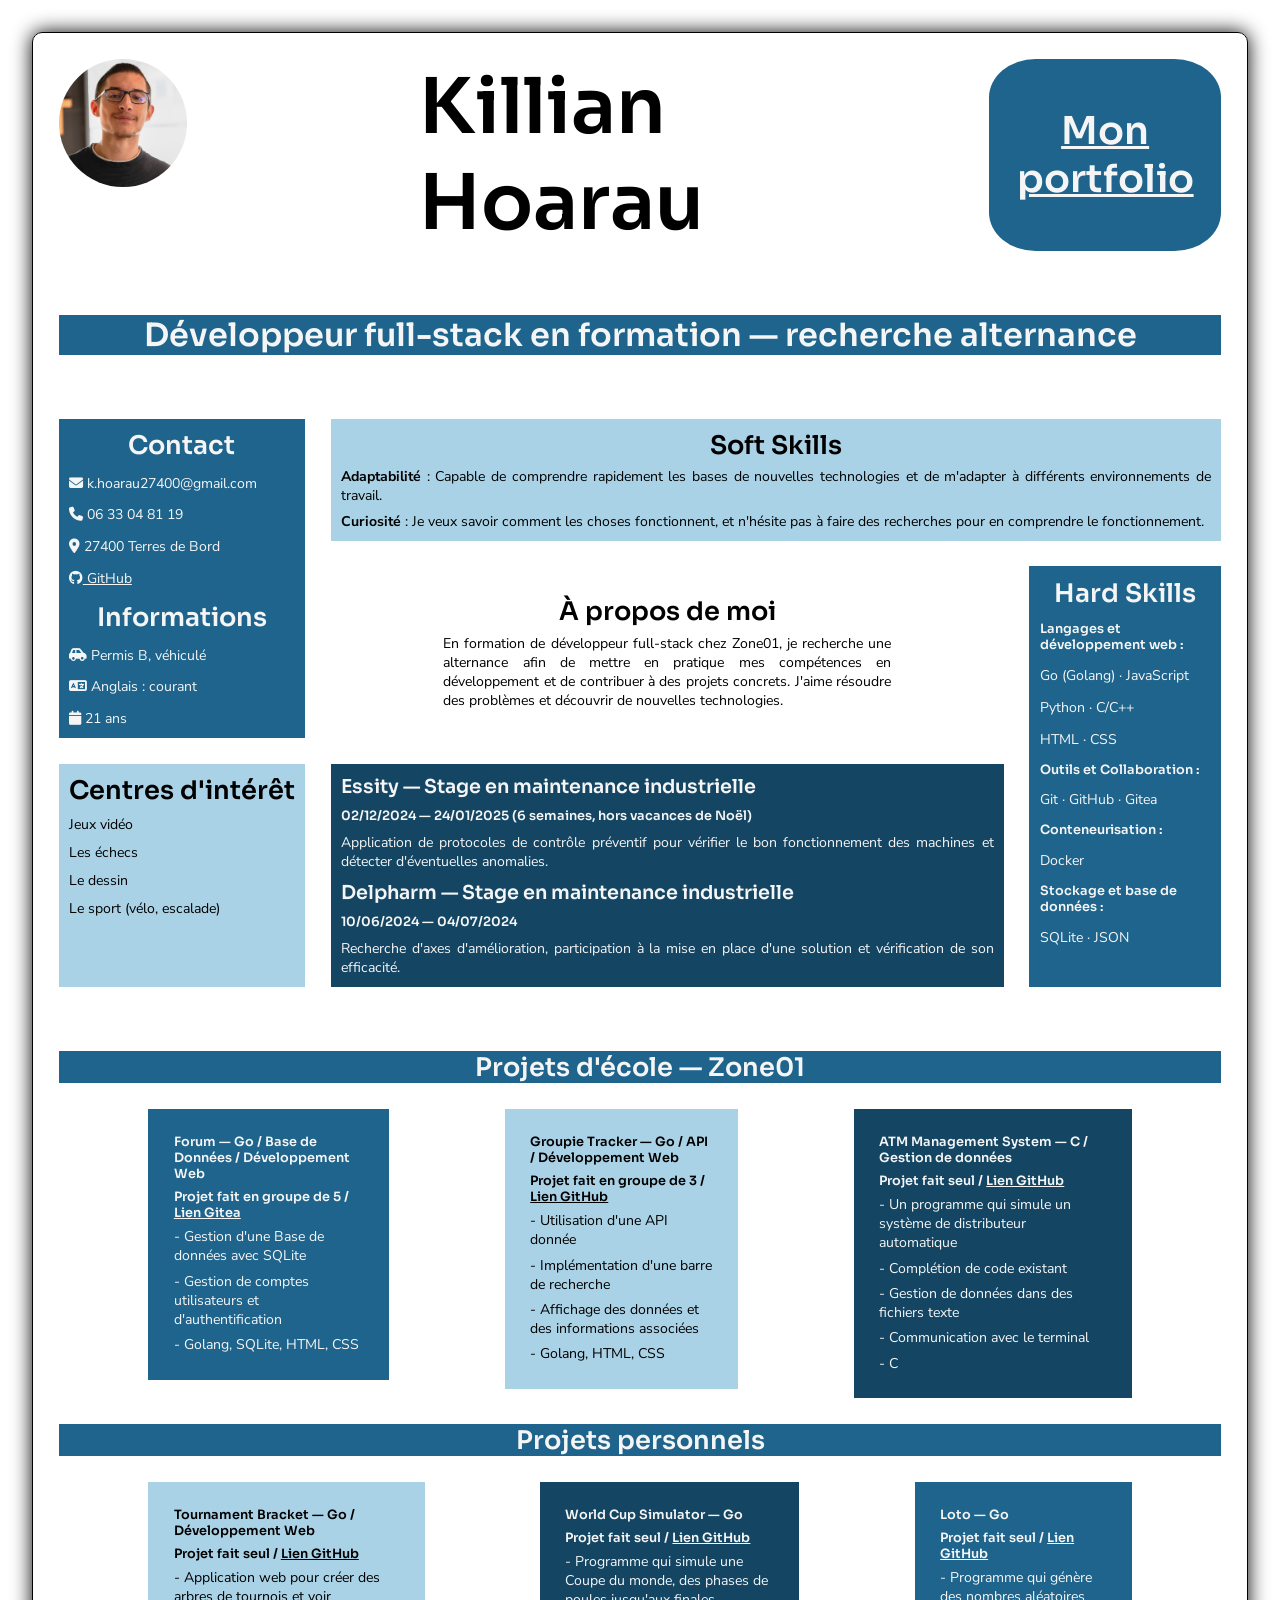
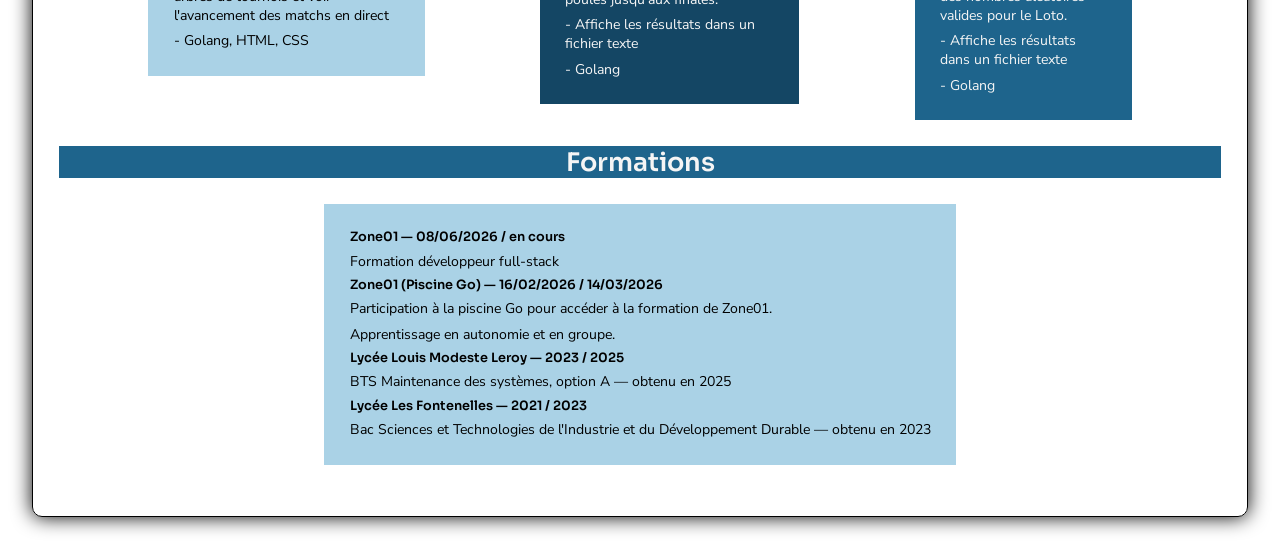
==== index.html @ 0265ed54 "rename index" ====
<!DOCTYPE html>
<html lang="fr">

<head>
    <meta charset="UTF-8">
    <meta name="viewport" content="width=device-width, initial-scale=1.0">
    <link rel="stylesheet" href="css/style.css">
    <link rel="stylesheet" href="css/head.css">
    <link rel="stylesheet" href="css/column1.css">
    <link rel="stylesheet" href="css/column2.css">
    <link rel="stylesheet" href="css/column3.css">
    <link rel="stylesheet" href="css/part1.css">
    <link rel="stylesheet" href="css/part2.css">

    <!-- First font combo -->
    <link rel="preconnect" href="https://fonts.googleapis.com">
    <link rel="preconnect" href="https://fonts.gstatic.com" crossorigin>
    <link href="https://fonts.googleapis.com/css2?family=Nunito+Sans:opsz@6..12&family=Sora:wght@600&display=swap"
        rel="stylesheet">

    <!-- Font awesome -->
    <link rel="stylesheet" href="https://cdnjs.cloudflare.com/ajax/libs/font-awesome/6.7.2/css/all.min.css">

    <title>Mon CV</title>
</head>

<body>
    <div class="page">

        <div class="head">
            <img class="picture" src="images/Photo_CV.jpg" alt="Portrait de Killian Hoarau">
            <h1 class="name">Killian Hoarau</h1>
            <div class="portfolio">
                <a id="link-portfolio" href="https://google.com" target="_blank" rel="noopener noreferrer">
                    Mon portfolio
                </a>
            </div>
        </div>

        <div class="post">Développeur full-stack en formation — recherche alternance</div>

        <div class="part1">

            <div class="contact">
                <h2 class="subtitle">Contact</h2>
                <p>
                    <i class="fa-solid fa-envelope"></i>
                    k.hoarau27400@gmail.com
                </p>

                <p>
                    <i class="fa-solid fa-phone"></i>
                    06 33 04 81 19
                </p>

                <p>
                    <i class="fa-solid fa-location-dot"></i>
                    27400 Terres de Bord
                </p>

                <a id="github" href="https://github.com/KillianH-coder" target="_blank" rel="noopener noreferrer">
                    <i class="fa-brands fa-github"></i>
                    GitHub
                </a>

                <h2 class="subtitle">Informations</h2>
                <p>
                    <i class="fa-solid fa-car-side"></i>
                    Permis B, véhiculé
                </p>

                <p>
                    <i class="fa-solid fa-language"></i>
                    Anglais : courant
                </p>

                <p>
                    <i class="fa-solid fa-calendar"></i>
                    21 ans
                </p>
            </div>

            <div class="hobbies">
                <h2 class="subtitle">Centres d'intérêt</h2>
                <p>Jeux vidéo</p>
                <p>Les échecs</p>
                <p>Le dessin</p>
                <p>Le sport (vélo, escalade)</p>
            </div>

            <div class="soft-skills">
                <h2 class="subtitle">Soft Skills</h2>
                <p>
                    <strong>Adaptabilité</strong> : Capable de comprendre rapidement les bases de nouvelles
                    technologies et de m'adapter à différents environnements de travail.
                </p>
                <p>
                    <strong>Curiosité</strong> : Je veux savoir comment les choses fonctionnent, et n'hésite pas
                    à faire des recherches pour en comprendre le fonctionnement.
                </p>
            </div>

            <div class="intro">
                <h2 class="subtitle">À propos de moi</h2>
                <p>
                    En formation de développeur full-stack chez Zone01,
                    je recherche une alternance afin de mettre en pratique mes compétences en développement
                    et de contribuer à des projets concrets. J'aime résoudre des problèmes et découvrir
                    de nouvelles technologies.
                </p>
            </div>

            <div class="experiences">
                <h2 class="exp-title">Essity — Stage en maintenance industrielle</h2>
                <h3 class="sub-subtitle">02/12/2024 — 24/01/2025 (6 semaines, hors vacances de Noël)</h3>
                <p>
                    Application de protocoles de contrôle préventif pour vérifier le bon
                    fonctionnement des machines et détecter d'éventuelles anomalies.
                </p>
                <h2 class="exp-title">Delpharm — Stage en maintenance industrielle</h2>
                <h3 class="sub-subtitle">10/06/2024 — 04/07/2024</h3>
                <p>
                    Recherche d'axes d'amélioration, participation à la mise en place
                    d'une solution et vérification de son efficacité.
                </p>
            </div>

            <div class="hard-skills">
                <h2 class="subtitle">Hard Skills</h2>
                <h3 class="sub-subtitle">Langages et développement web :</h3>
                <p>Go (Golang) · JavaScript</p>
                <p>Python · C/C++</p>
                <p>HTML · CSS</p>

                <h3 class="sub-subtitle">Outils et Collaboration :</h3>
                <p>Git · GitHub · Gitea</p>

                <h3 class="sub-subtitle">Conteneurisation :</h3>
                <p>Docker</p>

                <h3 class="sub-subtitle">Stockage et base de données :</h3>
                <p>SQLite · JSON</p>
            </div>

        </div>

        <div class="part2">

            <h2 class="project-title">Projets d'école — Zone01</h2>

            <div class="projects">
                <div id="forum" class="project">
                    <h3 class="sub-subtitle">Forum — Go / Base de Données / Développement Web</h3>
                    <h3 class="sub-subtitle">
                        Projet fait en groupe de 5 /
                        <a class="white-link" href="https://zone01normandie.org/git/nlevasse/forum" target="_blank"
                            rel="noopener noreferrer">
                            Lien Gitea
                        </a>
                    </h3>
                    <p>- Gestion d'une Base de données avec SQLite</p>
                    <p>- Gestion de comptes utilisateurs et d'authentification</p>
                    <p>- Golang, SQLite, HTML, CSS</p>
                </div>

                <div id="groupie" class="project">
                    <h3 class="sub-subtitle">Groupie Tracker — Go / API / Développement Web</h3>
                    <h3 class="sub-subtitle">
                        Projet fait en groupe de 3 /
                        <a class="black-link" href="https://github.com/KillianH-coder/groupie-tracker-search-bar"
                            target="_blank" rel="noopener noreferrer">
                            Lien GitHub
                        </a>
                    </h3>
                    <p>- Utilisation d'une API donnée</p>
                    <p>- Implémentation d'une barre de recherche</p>
                    <p>- Affichage des données et des informations associées</p>
                    <p>- Golang, HTML, CSS</p>
                </div>

                <div id="atm" class="project">
                    <h3 class="sub-subtitle">ATM Management System — C / Gestion de données</h3>
                    <h3 class="sub-subtitle">
                        Projet fait seul /
                        <a class="white-link" href="https://github.com/KillianH-coder/atm-management-system"
                            target="_blank" rel="noopener noreferrer">
                            Lien GitHub
                        </a>
                    </h3>
                    <p>- Un programme qui simule un système de distributeur automatique</p>
                    <p>- Complétion de code existant</p>
                    <p>- Gestion de données dans des fichiers texte</p>
                    <p>- Communication avec le terminal</p>
                    <p>- C</p>
                </div>

            </div>

            <h2 class="project-title">Projets personnels</h2>

            <div class="projects">
                <div id="tournament" class="project">
                    <h3 class="sub-subtitle">Tournament Bracket — Go / Développement Web</h3>
                    <h3 class="sub-subtitle">
                        Projet fait seul /
                        <a class="black-link" href="https://github.com/KillianH-coder/tournament-bracket-generator"
                            target="_blank" rel="noopener noreferrer">
                            Lien GitHub
                        </a>
                    </h3>
                    <p>
                        - Application web pour créer des arbres de tournois
                        et voir l'avancement des matchs en direct
                    </p>
                    <p>- Golang, HTML, CSS</p>
                </div>

                <div id="world-cup" class="project">
                    <h3 class="sub-subtitle">World Cup Simulator — Go</h3>
                    <h3 class="sub-subtitle">
                        Projet fait seul /
                        <a class="white-link" href="https://github.com/KillianH-coder/world-cup" target="_blank"
                            rel="noopener noreferrer">
                            Lien GitHub
                        </a>
                    </h3>
                    <p>- Programme qui simule une Coupe du monde, des phases de poules
                        jusqu'aux finales.
                    </p>
                    <p>- Affiche les résultats dans un fichier texte</p>
                    <p>- Golang</p>
                </div>

                <div id="loto" class="project">
                    <h3 class="sub-subtitle">Loto — Go</h3>
                    <h3 class="sub-subtitle">
                        Projet fait seul /
                        <a class="white-link" href="https://github.com/KillianH-coder/loto" target="_blank"
                            rel="noopener noreferrer">
                            Lien GitHub
                        </a>
                    </h3>
                    <p>- Programme qui génère des nombres aléatoires
                        valides pour le Loto.
                    </p>
                    <p>- Affiche les résultats dans un fichier texte</p>
                    <p>- Golang</p>
                </div>
            </div>

            <h2 class="project-title">Formations</h2>

            <div class="projects">
                <div id="formations" class="project">
                    <h3 class="sub-subtitle">Zone01 — 08/06/2026 / en cours</h3>
                    <p>Formation développeur full-stack</p>

                    <h3 class="sub-subtitle">Zone01 (Piscine Go) — 16/02/2026 / 14/03/2026</h3>
                    <p>Participation à la piscine Go pour accéder à la formation de Zone01.</p>
                    <p>Apprentissage en autonomie et en groupe.</p>

                    <h3 class="sub-subtitle">Lycée Louis Modeste Leroy — 2023 / 2025</h3>
                    <p>BTS Maintenance des systèmes, option A — obtenu en 2025</p>

                    <h3 class="sub-subtitle">Lycée Les Fontenelles — 2021 / 2023</h3>
                    <p>Bac Sciences et Technologies de l'Industrie et du Développement Durable — obtenu en 2023</p>
                </div>
            </div>

        </div>

    </div>
</body>

</html>
---- css/style.css ----
* {
    margin: 0;
    box-sizing: border-box;
}

:root {
    --lightblue: rgb(170, 210, 230);
    --darkblue: rgb(20, 70, 100);
    --blue: rgb(30, 100, 140);
    /* --orange: rgb(240, 160, 80); */
}

.page {
    display: flex;
    flex-direction: column;
    margin: 2.5vw;
    padding: 2vw;
    gap: 5vw;
    border: 1px solid black;
    border-radius: 10px;
    box-shadow: 0 0 20px black;
}

p {
    font-size: 1.1vw;
    font-family: "Nunito Sans", sans-serif;
    font-optical-sizing: auto;
    font-weight: 400;
    font-style: normal;
    font-variation-settings:
        "wdth" 100,
        "YTLC" 500;
}
---- css/head.css ----
.head {
    display: grid;
    grid-template-columns: 20% 1fr 20%;
    justify-content: space-between;
    width: 100%;
    gap: 10vw;
}

.picture {
    grid-column: 1;
    display: flex;
    height: 10vw;
    width: 10vw;
    border-radius: 50%;
    object-fit: cover;
}

.name {
    grid-column: 2;
    display: flex;
    width: fit-content;
    font-size: 6vw;
    font-family: "Sora", sans-serif;
    font-optical-sizing: auto;
    font-weight: 600;
    font-style: normal;
}

.portfolio {
    grid-column: 3;
    display: flex;
    justify-content: center;
    align-items: center;
    text-align: center;
    height: 100%;
    width: 100%;
    border-radius: 20%;
    color: whitesmoke;
    background-color: var(--blue);
    font-size: 3vw;
    font-family: "Sora", sans-serif;
    font-optical-sizing: auto;
    font-weight: 600;
    font-style: normal;
}

#link-portfolio {
    color: whitesmoke;
}

#link-portfolio:hover {
    color: rgb(20, 20, 255);
}

.post {
    display: flex;
    justify-content: center;
    color: whitesmoke;
    background-color: var(--blue);
    font-size: 2.5vw;
    font-family: "Sora", sans-serif;
    font-optical-sizing: auto;
    font-weight: 600;
    font-style: normal;
}
---- css/part1.css ----
.part1 {
    display: grid;
    grid-template-columns: auto 1fr auto;
    grid-template-rows: auto 1fr;
    gap: 2vw;
}

.subtitle {
    display: flex;
    justify-content: center;
    font-size: 2vw;
    font-family: "Sora", sans-serif;
    font-optical-sizing: auto;
    font-weight: 600;
    font-style: normal;
}

.sub-subtitle {
    font-size: 1vw;
    font-family: "Sora", sans-serif;
    font-optical-sizing: auto;
    font-weight: 600;
    font-style: normal;
}

.contact {
    grid-column: 1;
    grid-row: 1 / 3;
    display: flex;
    flex-direction: column;
    width: 100%;
    height: auto;
    gap: 1vw;
    padding: 0.8vw;
    color: whitesmoke;
    background-color: var(--blue);
}

#github {
    color: whitesmoke;
    font-size: 1.1vw;
    font-family: "Nunito Sans", sans-serif;
    font-optical-sizing: auto;
    font-weight: 400;
    font-style: normal;
    font-variation-settings:
        "wdth" 100,
        "YTLC" 500;
}

#github:hover {
    color: rgb(20, 20, 255);
}

.hobbies {
    grid-column: 1;
    grid-row: 3;
    display: flex;
    flex-direction: column;
    width: 100%;
    height: auto;
    gap: 0.7vw;
    padding: 0.8vw;
    background-color: var(--lightblue);
}

.soft-skills {
    grid-column: 2 / 4;
    display: flex;
    flex-direction: column;
    text-align: justify;
    padding: 0.8vw;
    gap: 0.5vw;
    width: 100%;
    height: fit-content;
    background-color: var(--lightblue);
}

p strong {
    font-weight: 700;
}

.intro {
    grid-column: 2;
    grid-row: 2;
    display: flex;
    flex-direction: column;
    justify-content: center;
    text-align: justify;
    gap: 0.5vw;
    padding: 0.8vw;
    margin: 0 8vw;
}

.hard-skills {
    grid-column: 3;
    grid-row: 2 / 4;
    display: flex;
    flex-direction: column;
    margin-left: auto;
    padding: 0.8vw;
    gap: 1vw;
    width: 15vw;
    color: whitesmoke;
    background-color: var(--blue);
}

.exp-title {
    font-size: 1.5vw;
    font-family: "Sora", sans-serif;
    font-optical-sizing: auto;
    font-weight: 600;
    font-style: normal;
}

.experiences {
    grid-column: 2;
    grid-row: 3;
    display: flex;
    flex-direction: column;
    text-align: justify;
    padding: 0.8vw;
    gap: 0.7vw;
    color: whitesmoke;
    background-color: var(--darkblue);
}
---- css/part2.css ----
.part2 {
    display: flex;
    flex-direction: column;
}

.project-title {
    display: flex;
    justify-content: center;
    font-size: 2vw;
    font-family: "Sora", sans-serif;
    font-optical-sizing: auto;
    font-weight: 600;
    font-style: normal;
    color: whitesmoke;
    background-color: var(--blue);
}

.projects {
    display: flex;
    justify-content: center;
    gap: 5vw;
    margin: 0 5vw;
}

.project {
    display: flex;
    flex-direction: column;
    height: fit-content;
    padding: 2vw;
    margin: 2vw;
    gap: 0.5vw;
}

.white-link {
    color: whitesmoke;
}

.white-link:hover {
    color: rgb(20, 20, 255);
}

.black-link {
    color: black;
}

.black-link:hover {
    color: rgb(20, 20, 255);
}

#forum {
    color: whitesmoke;
    background-color: var(--blue);
}

#groupie {
    background-color: var(--lightblue);
}

#atm {
    color: whitesmoke;
    background-color: var(--darkblue);
}

#tournament {
    background-color: var(--lightblue);
}

#world-cup {
    color: whitesmoke;
    background-color: var(--darkblue);
}

#loto {
    color: whitesmoke;
    background-color: var(--blue);
}

#formations {
    background-color: var(--lightblue);
}
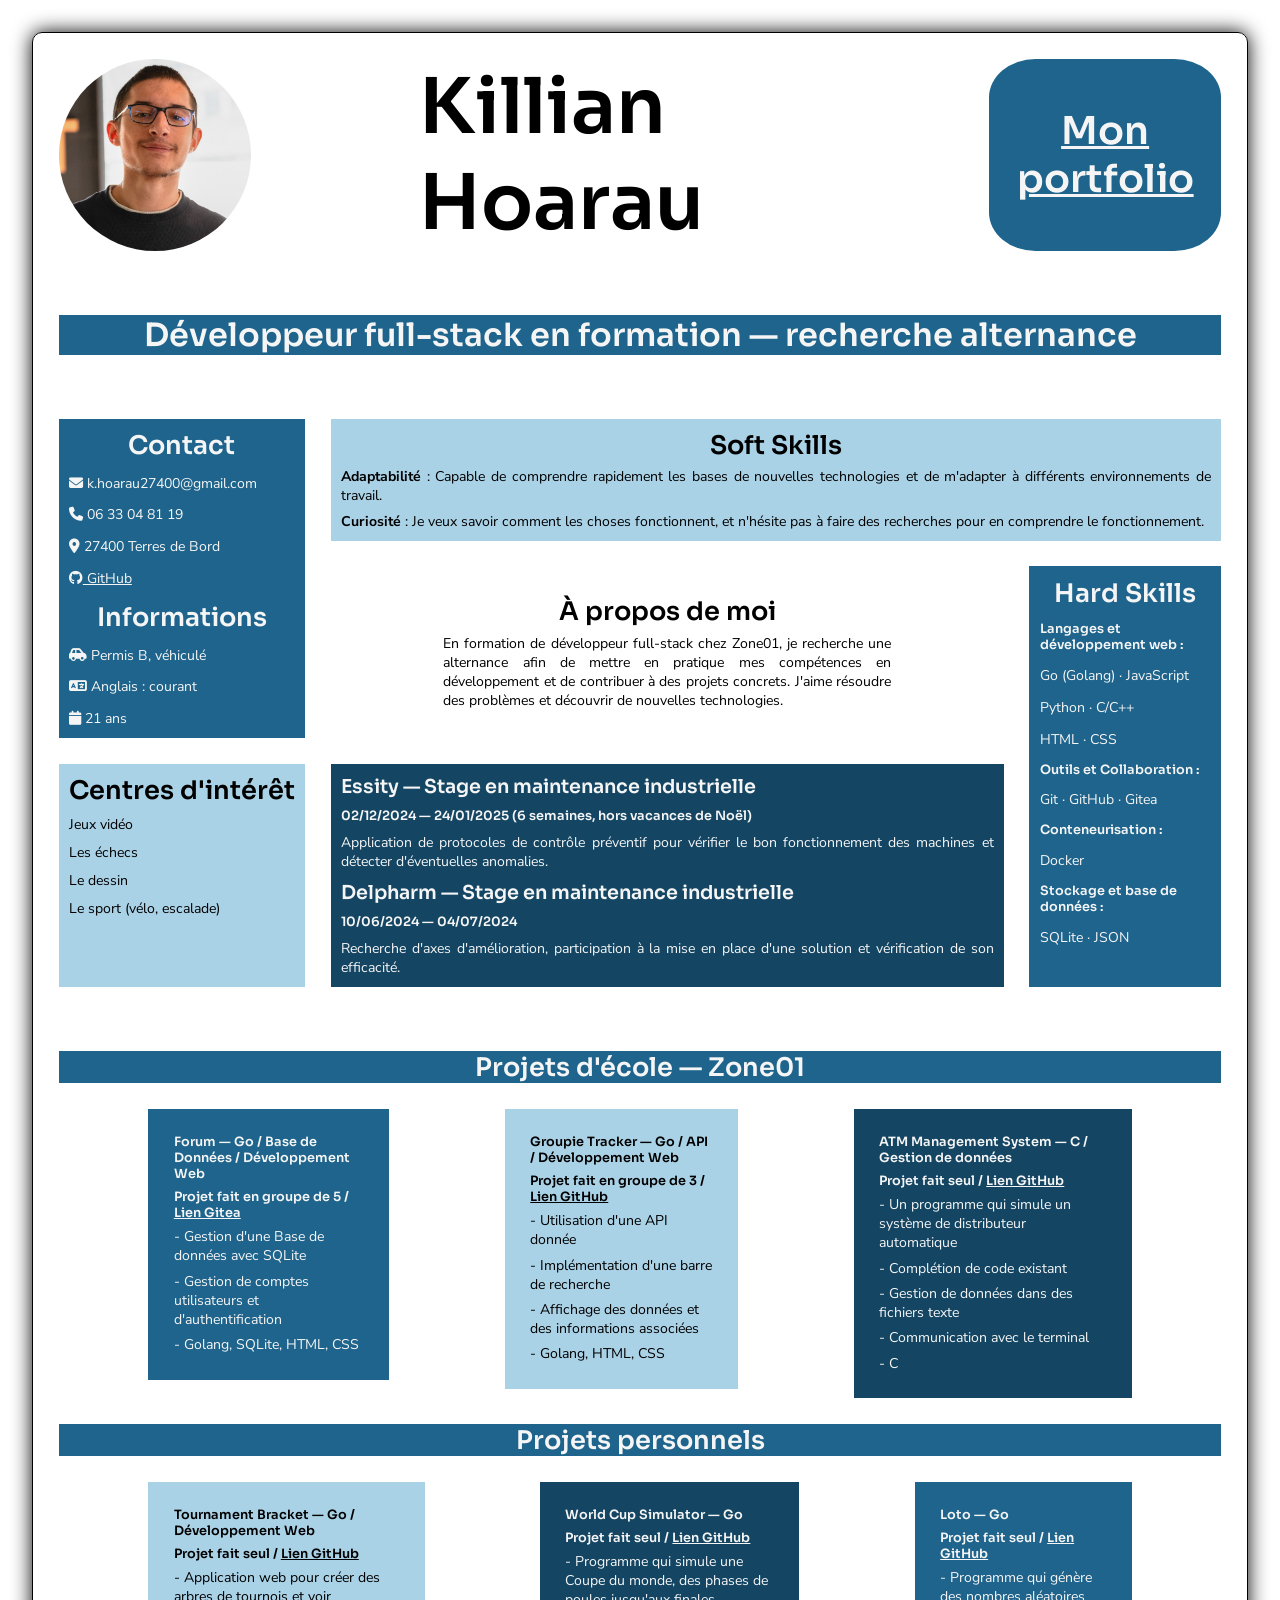
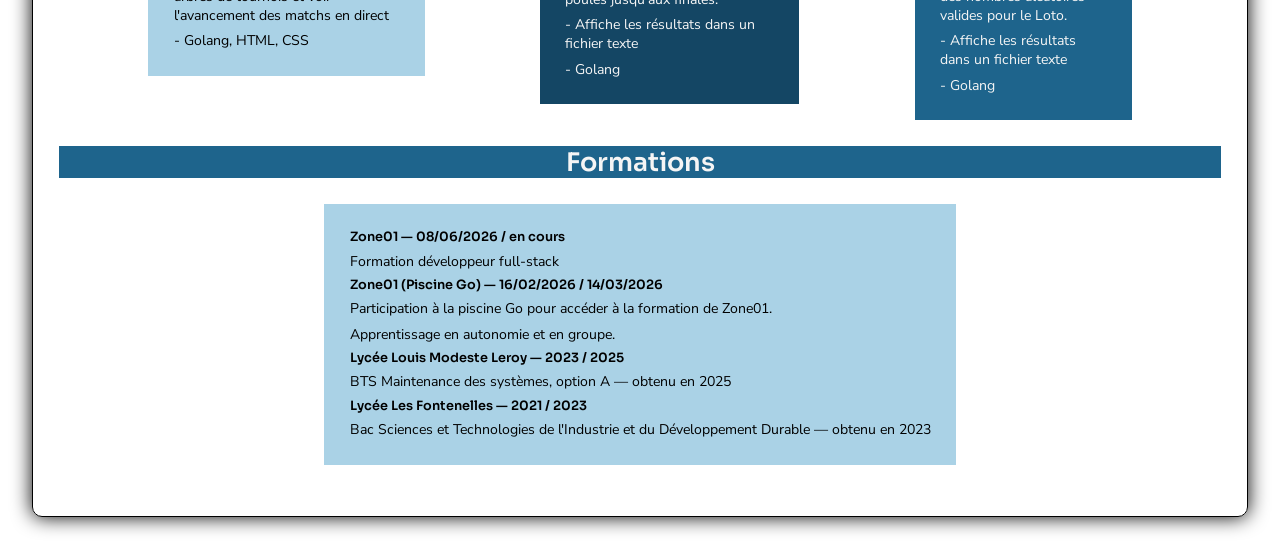
==== commit 41e71051: "porfolio link added" ====
--- a/index.html
+++ b/index.html
@@ -31,7 +31,8 @@
             <img class="picture" src="images/Photo_CV.jpg" alt="Portrait de Killian Hoarau">
             <h1 class="name">Killian Hoarau</h1>
             <div class="portfolio">
-                <a id="link-portfolio" href="https://google.com" target="_blank" rel="noopener noreferrer">
+                <a id="link-portfolio" href="https://killianh-coder.github.io/portfolio/index.html" target="_blank"
+                    rel="noopener noreferrer">
                     Mon portfolio
                 </a>
             </div>
--- a/css/head.css
+++ b/css/head.css
@@ -9,8 +9,8 @@
 .picture {
     grid-column: 1;
     display: flex;
-    height: 10vw;
-    width: 10vw;
+    height: 15vw;
+    width: 15vw;
     border-radius: 50%;
     object-fit: cover;
 }
